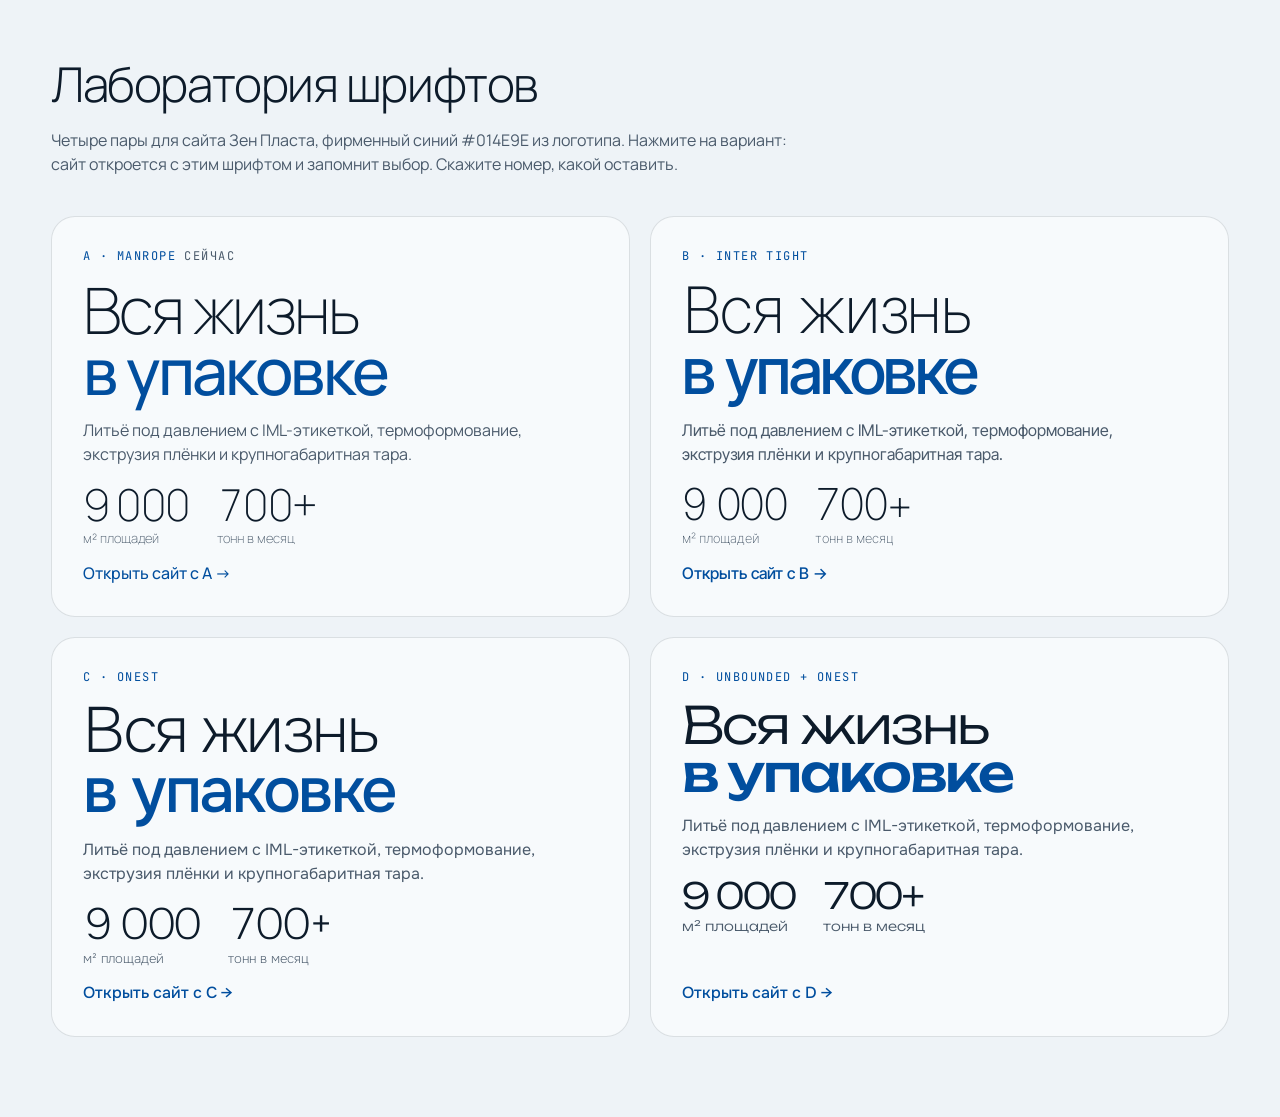
==== fonts-lab.html @ ef40d326 "Каталог 71 позиция, 3D IML-стакан, тара клиентов, яйца, качество, партнёры, вакансии, заявка, страни" ====
<!doctype html>
<html lang="ru">
<head>
<meta charset="utf-8">
<meta name="viewport" content="width=device-width,initial-scale=1">
<meta name="robots" content="noindex,nofollow">
<title>Лаборатория шрифтов — Зен Пласт</title>
<link rel="icon" href="media/favicon.png" type="image/png">
<link href="https://fonts.googleapis.com/css2?family=Manrope:wght@200;300;400;500&family=Inter+Tight:wght@200;300;400;500&family=Onest:wght@200;300;400;500&family=Unbounded:wght@300;500&family=JetBrains+Mono:wght@400&display=swap" rel="stylesheet">
<style>
:root{--bg:#eef3f7;--card:#f7fafc;--ink:#0d1b2a;--ink-2:#4a5a6b;--blue:#014e9e;--line:rgba(13,27,42,.12)}
*{box-sizing:border-box}
body{margin:0;background:var(--bg);color:var(--ink);font:16px/1.5 Manrope,system-ui,sans-serif;padding:48px max(20px,4vw) 80px}
h1{font-weight:300;font-size:clamp(30px,4vw,48px);letter-spacing:-.03em;margin:0 0 8px}
.lead{color:var(--ink-2);margin:0 0 40px;max-width:46em}
.grid{display:grid;grid-template-columns:repeat(auto-fit,minmax(min(100%,520px),1fr));gap:20px}
.v{background:var(--card);border-radius:24px;padding:32px;display:flex;flex-direction:column;gap:16px;text-decoration:none;color:inherit;box-shadow:inset 0 0 0 1px var(--line);transition:box-shadow .2s}
.v:hover{box-shadow:inset 0 0 0 2px var(--blue)}
.tag{font:400 12px "JetBrains Mono",monospace;letter-spacing:.12em;text-transform:uppercase;color:var(--blue)}
.t{font-size:clamp(44px,5vw,72px);line-height:.95;letter-spacing:-.04em;margin:0}
.t b{display:block;color:var(--blue);font-weight:500}
.p{color:var(--ink-2);margin:0;max-width:30em}
.n{display:flex;gap:28px;font-variant-numeric:tabular-nums}
.n div{font-size:44px;line-height:1;letter-spacing:-.05em}
.n small{display:block;font-size:13px;letter-spacing:0;color:var(--ink-2);margin-top:6px}
.go{margin-top:auto;font-weight:500;color:var(--blue)}
.cur{font:400 12px "JetBrains Mono",monospace;color:var(--ink-2)}
</style>
</head>
<body>
<h1>Лаборатория шрифтов</h1>
<p class="lead">Четыре пары для сайта Зен Пласта, фирменный синий #014E9E из логотипа. Нажмите на вариант: сайт откроется с этим шрифтом и запомнит выбор. Скажите номер, какой оставить.</p>
<div class="grid">
  <a class="v" href="index.html?font=a" style="font-family:Manrope"><span class="tag">A · Manrope <span class="cur">сейчас</span></span><p class="t" style="font-weight:200">Вся жизнь<b>в упаковке</b></p><p class="p">Литьё под давлением с IML-этикеткой, термоформование, экструзия плёнки и крупногабаритная тара.</p><div class="n"><div style="font-weight:200">9 000<small>м² площадей</small></div><div style="font-weight:200">700+<small>тонн в месяц</small></div></div><span class="go">Открыть сайт с A →</span></a>
  <a class="v" href="index.html?font=b" style="font-family:'Inter Tight'"><span class="tag">B · Inter Tight</span><p class="t" style="font-weight:200">Вся жизнь<b>в упаковке</b></p><p class="p">Литьё под давлением с IML-этикеткой, термоформование, экструзия плёнки и крупногабаритная тара.</p><div class="n"><div style="font-weight:200">9 000<small>м² площадей</small></div><div style="font-weight:200">700+<small>тонн в месяц</small></div></div><span class="go">Открыть сайт с B →</span></a>
  <a class="v" href="index.html?font=c" style="font-family:Onest"><span class="tag">C · Onest</span><p class="t" style="font-weight:200">Вся жизнь<b>в упаковке</b></p><p class="p">Литьё под давлением с IML-этикеткой, термоформование, экструзия плёнки и крупногабаритная тара.</p><div class="n"><div style="font-weight:200">9 000<small>м² площадей</small></div><div style="font-weight:200">700+<small>тонн в месяц</small></div></div><span class="go">Открыть сайт с C →</span></a>
  <a class="v" href="index.html?font=d" style="font-family:Onest"><span class="tag">D · Unbounded + Onest</span><p class="t" style="font-family:Unbounded;font-weight:300;font-size:clamp(36px,4vw,58px)">Вся жизнь<b>в упаковке</b></p><p class="p">Литьё под давлением с IML-этикеткой, термоформование, экструзия плёнки и крупногабаритная тара.</p><div class="n"><div style="font-family:Unbounded;font-weight:300;font-size:36px">9 000<small>м² площадей</small></div><div style="font-family:Unbounded;font-weight:300;font-size:36px">700+<small>тонн в месяц</small></div></div><span class="go">Открыть сайт с D →</span></a>
</div>
</body>
</html>
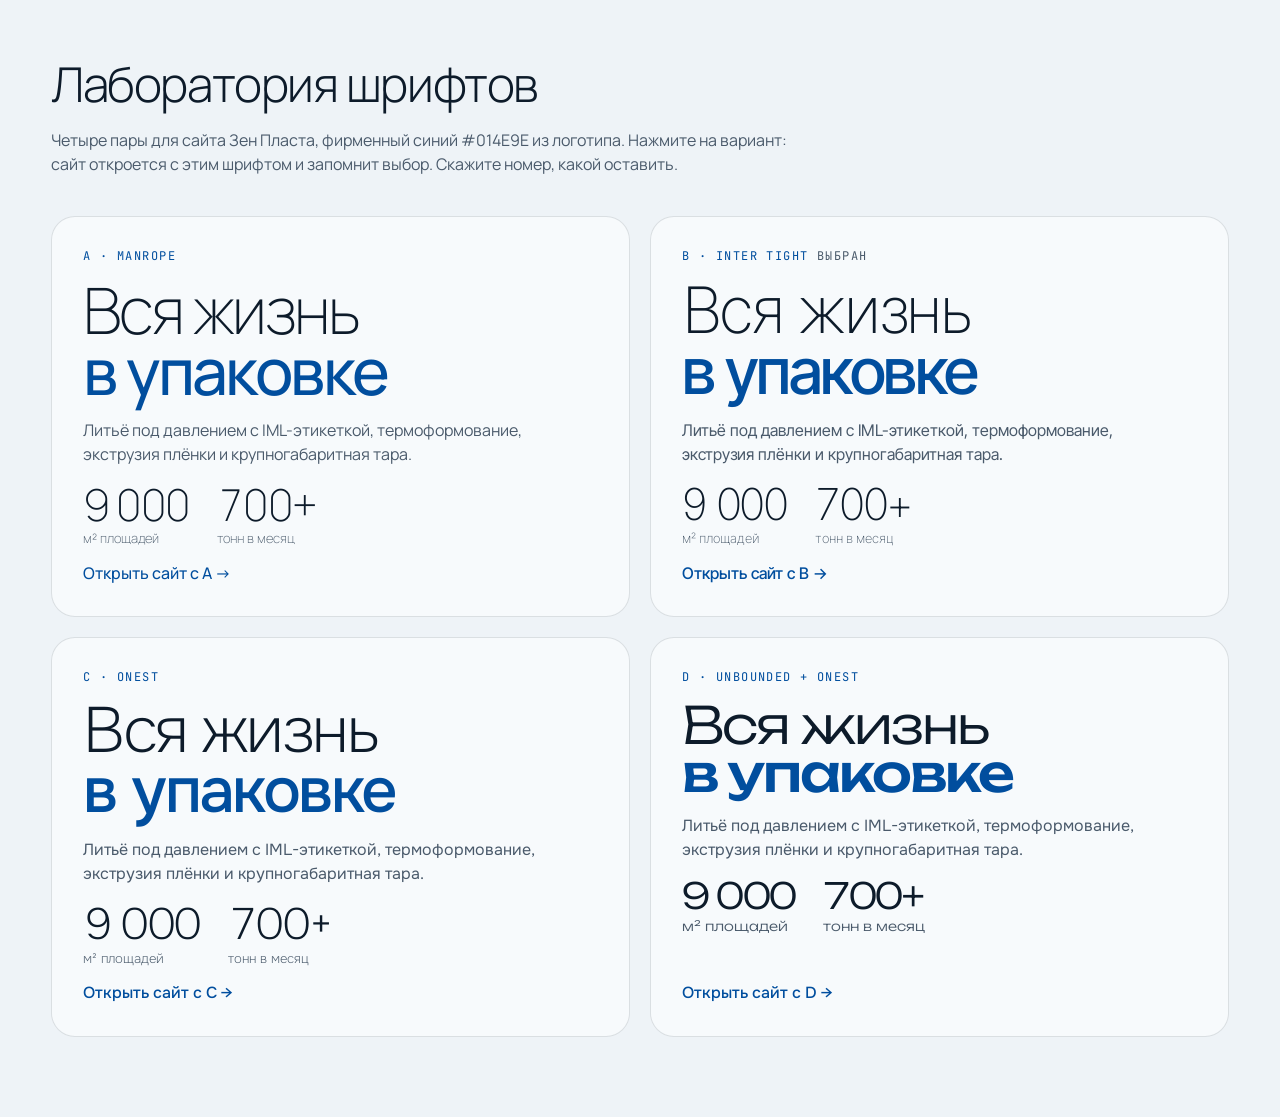
==== commit bad0fb21: "Шрифт сайта: Inter Tight (вариант B из лаборатории) Co-Authored-By: Claude Opus 5.5 <noreply@anthrop" ====
--- a/fonts-lab.html
+++ b/fonts-lab.html
@@ -31,8 +31,8 @@
 <h1>Лаборатория шрифтов</h1>
 <p class="lead">Четыре пары для сайта Зен Пласта, фирменный синий #014E9E из логотипа. Нажмите на вариант: сайт откроется с этим шрифтом и запомнит выбор. Скажите номер, какой оставить.</p>
 <div class="grid">
-  <a class="v" href="index.html?font=a" style="font-family:Manrope"><span class="tag">A · Manrope <span class="cur">сейчас</span></span><p class="t" style="font-weight:200">Вся жизнь<b>в упаковке</b></p><p class="p">Литьё под давлением с IML-этикеткой, термоформование, экструзия плёнки и крупногабаритная тара.</p><div class="n"><div style="font-weight:200">9 000<small>м² площадей</small></div><div style="font-weight:200">700+<small>тонн в месяц</small></div></div><span class="go">Открыть сайт с A →</span></a>
-  <a class="v" href="index.html?font=b" style="font-family:'Inter Tight'"><span class="tag">B · Inter Tight</span><p class="t" style="font-weight:200">Вся жизнь<b>в упаковке</b></p><p class="p">Литьё под давлением с IML-этикеткой, термоформование, экструзия плёнки и крупногабаритная тара.</p><div class="n"><div style="font-weight:200">9 000<small>м² площадей</small></div><div style="font-weight:200">700+<small>тонн в месяц</small></div></div><span class="go">Открыть сайт с B →</span></a>
+  <a class="v" href="index.html?font=a" style="font-family:Manrope"><span class="tag">A · Manrope</span><p class="t" style="font-weight:200">Вся жизнь<b>в упаковке</b></p><p class="p">Литьё под давлением с IML-этикеткой, термоформование, экструзия плёнки и крупногабаритная тара.</p><div class="n"><div style="font-weight:200">9 000<small>м² площадей</small></div><div style="font-weight:200">700+<small>тонн в месяц</small></div></div><span class="go">Открыть сайт с A →</span></a>
+  <a class="v" href="index.html?font=b" style="font-family:'Inter Tight'"><span class="tag">B · Inter Tight <span class="cur">выбран</span></span><p class="t" style="font-weight:200">Вся жизнь<b>в упаковке</b></p><p class="p">Литьё под давлением с IML-этикеткой, термоформование, экструзия плёнки и крупногабаритная тара.</p><div class="n"><div style="font-weight:200">9 000<small>м² площадей</small></div><div style="font-weight:200">700+<small>тонн в месяц</small></div></div><span class="go">Открыть сайт с B →</span></a>
   <a class="v" href="index.html?font=c" style="font-family:Onest"><span class="tag">C · Onest</span><p class="t" style="font-weight:200">Вся жизнь<b>в упаковке</b></p><p class="p">Литьё под давлением с IML-этикеткой, термоформование, экструзия плёнки и крупногабаритная тара.</p><div class="n"><div style="font-weight:200">9 000<small>м² площадей</small></div><div style="font-weight:200">700+<small>тонн в месяц</small></div></div><span class="go">Открыть сайт с C →</span></a>
   <a class="v" href="index.html?font=d" style="font-family:Onest"><span class="tag">D · Unbounded + Onest</span><p class="t" style="font-family:Unbounded;font-weight:300;font-size:clamp(36px,4vw,58px)">Вся жизнь<b>в упаковке</b></p><p class="p">Литьё под давлением с IML-этикеткой, термоформование, экструзия плёнки и крупногабаритная тара.</p><div class="n"><div style="font-family:Unbounded;font-weight:300;font-size:36px">9 000<small>м² площадей</small></div><div style="font-family:Unbounded;font-weight:300;font-size:36px">700+<small>тонн в месяц</small></div></div><span class="go">Открыть сайт с D →</span></a>
 </div>
